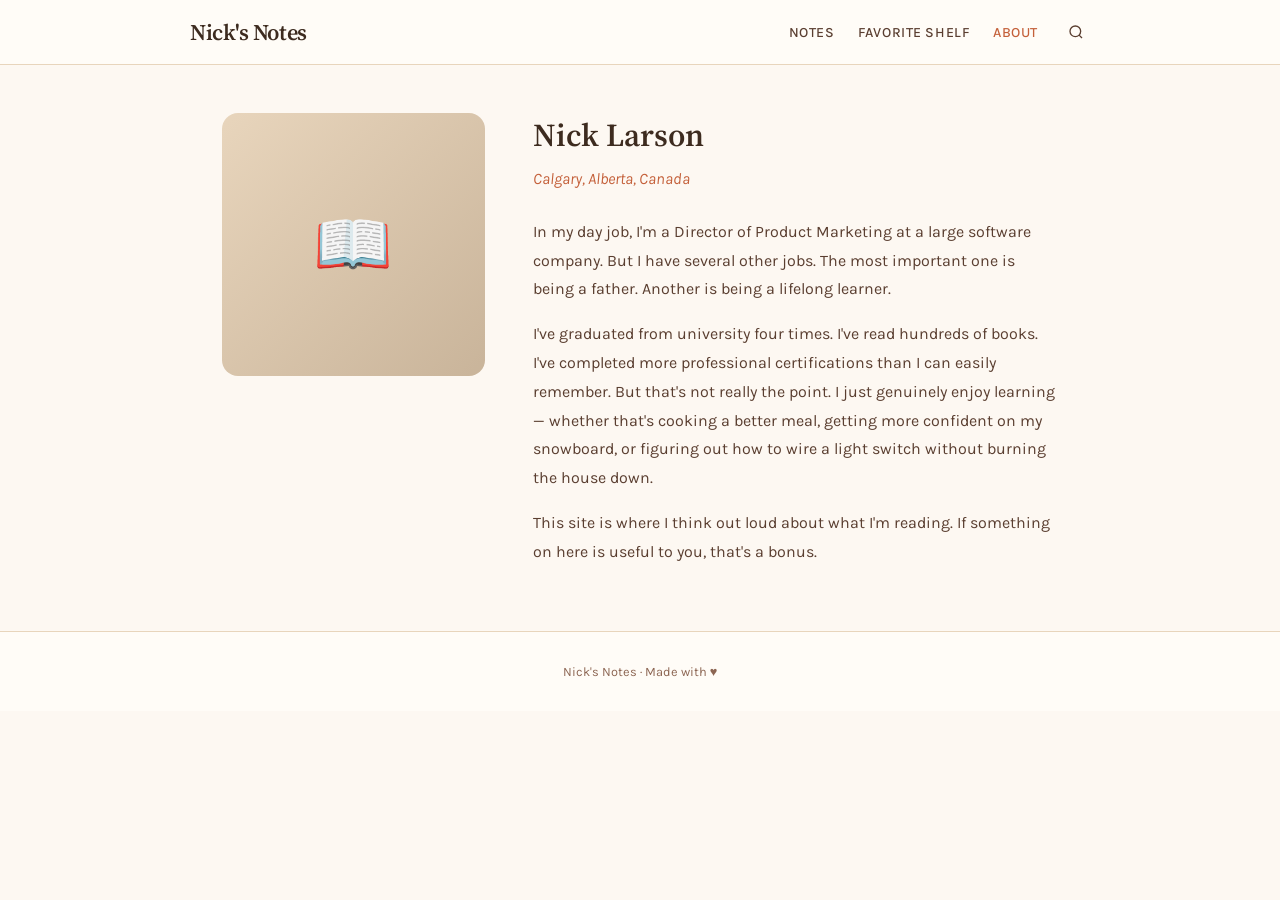
==== about.html @ 6ab37b1b "Add files via upload" ====
<!DOCTYPE html>
<html lang="en">
<head>
  <meta charset="UTF-8">
  <meta name="viewport" content="width=device-width, initial-scale=1.0">
  <title>About — Nick's Notes</title>
  <link rel="preconnect" href="https://fonts.googleapis.com">
  <link href="https://fonts.googleapis.com/css2?family=Source+Serif+4:ital,wght@0,400;0,600;1,400&family=Karla:wght@300;400;500&display=swap" rel="stylesheet">
  <link rel="stylesheet" href="style.css">
</head>
<body>

<script src="shared.js"></script>
<script>document.write(getNavHTML('about'));</script>

<div class="container">
  <div class="about-grid">
    <div class="about-avatar">📖</div>
    <div class="about-content">
      <h1>Nick Larson</h1>
      <p class="tagline">Calgary, Alberta, Canada</p>
      <p>In my day job, I'm a Director of Product Marketing at a large software company. But I have several other jobs. The most important one is being a father. Another is being a lifelong learner.</p>
      <p>I've graduated from university four times. I've read hundreds of books. I've completed more professional certifications than I can easily remember. But that's not really the point. I just genuinely enjoy learning — whether that's cooking a better meal, getting more confident on my snowboard, or figuring out how to wire a light switch without burning the house down.</p>
      <p>This site is where I think out loud about what I'm reading. If something on here is useful to you, that's a bonus.</p>
    </div>
  </div>
</div>

<script>document.write(getFooterHTML());</script>

</body>
</html>
---- style.css ----
/* ── NICK'S NOTES — SHARED STYLES ── */

:root {
  --cream: #fdf8f2;
  --warm-white: #fffcf7;
  --brown: #3d2b1f;
  --brown-light: #6b4c3b;
  --brown-mid: #8c6552;
  --terracotta: #c4603a;
  --terracotta-light: #e8896a;
  --sand: #e8d5bc;
  --sand-light: #f2e8d8;
  --sand-dark: #c9b49a;
  --text: #2c1f17;
  --text-mid: #5a3e30;
  --text-light: #8c6552;
}

* { margin: 0; padding: 0; box-sizing: border-box; }

body {
  font-family: 'Karla', sans-serif;
  background: var(--cream);
  color: var(--text);
  min-height: 100vh;
}

/* ── HEADER ── */
header {
  background: var(--warm-white);
  border-bottom: 1px solid var(--sand);
  padding: 0 2rem;
  position: sticky; top: 0; z-index: 100;
}
.header-inner {
  max-width: 900px; margin: 0 auto;
  display: flex; align-items: center; justify-content: space-between;
  height: 64px;
}
.site-title {
  font-family: 'Source Serif 4', serif;
  font-size: 1.4rem; font-weight: 600;
  color: var(--brown); text-decoration: none;
  letter-spacing: -0.02em;
}
nav { display: flex; align-items: center; gap: 1.5rem; }
nav a {
  font-size: 0.875rem; font-weight: 500; letter-spacing: 0.04em;
  color: var(--text-mid); text-decoration: none; text-transform: uppercase;
  transition: color 0.2s;
}
nav a:hover, nav a.active { color: var(--terracotta); }
.search-toggle {
  background: none; border: none; cursor: pointer;
  color: var(--text-mid); padding: 6px; display: flex; align-items: center;
  transition: color 0.2s;
}
.search-toggle:hover { color: var(--terracotta); }

/* ── SEARCH BAR ── */
.search-bar {
  background: var(--sand-light); border-bottom: 1px solid var(--sand);
  padding: 0.75rem 2rem; display: none;
}
.search-bar.open { display: block; }
.search-bar input {
  width: 100%; max-width: 900px; display: block; margin: 0 auto;
  background: white; border: 1px solid var(--sand);
  border-radius: 8px; padding: 10px 16px;
  font-family: 'Karla', sans-serif; font-size: 1rem; color: var(--text);
  outline: none;
}
.search-bar input:focus { border-color: var(--terracotta); }

/* ── LAYOUT ── */
.container { max-width: 900px; margin: 0 auto; padding: 3rem 2rem; }

/* ── HERO ── */
.hero {
  background: var(--warm-white);
  padding: 3.5rem 2rem 3rem;
  text-align: center;
  border-bottom: 1px solid var(--sand);
  position: relative; overflow: hidden;
}
.hero::before {
  content: '';
  position: absolute; inset: 0;
  background: radial-gradient(ellipse 60% 80% at 50% 100%, #e8d5bc44 0%, transparent 70%);
  pointer-events: none;
}
.hero-tag {
  display: inline-block;
  font-size: 0.75rem; font-weight: 500; letter-spacing: 0.12em;
  text-transform: uppercase; color: var(--terracotta);
  border: 1px solid var(--terracotta); border-radius: 2px; padding: 4px 10px;
  margin-bottom: 1.2rem;
}
.hero h1 {
  font-family: 'Source Serif 4', serif;
  font-size: clamp(2rem, 5vw, 3.2rem);
  font-weight: 600; color: var(--brown);
  line-height: 1.2; letter-spacing: -0.02em;
  margin-bottom: 1rem;
}
.hero p {
  font-size: 1.05rem; color: var(--text-mid);
  max-width: 520px; margin: 0 auto; line-height: 1.7;
}

/* ── POST GRID ── */
.tags-filter {
  display: flex; gap: 0.5rem; flex-wrap: wrap;
  margin-bottom: 2.5rem;
}
.tag-btn {
  background: var(--warm-white); border: 1px solid var(--sand);
  border-radius: 20px; padding: 5px 14px;
  font-family: 'Karla', sans-serif; font-size: 0.8rem;
  font-weight: 500; letter-spacing: 0.04em; text-transform: uppercase;
  color: var(--text-mid); cursor: pointer; transition: all 0.2s;
}
.tag-btn:hover, .tag-btn.active {
  background: var(--terracotta); border-color: var(--terracotta);
  color: white;
}
.posts-grid {
  display: grid; grid-template-columns: repeat(auto-fill, minmax(260px, 1fr));
  gap: 1.5rem;
}
.post-card {
  background: var(--warm-white); border: 1px solid var(--sand);
  border-radius: 12px; overflow: hidden;
  transition: transform 0.2s, box-shadow 0.2s;
  text-decoration: none; display: block; color: inherit;
}
.post-card:hover {
  transform: translateY(-3px);
  box-shadow: 0 8px 30px rgba(61,43,31,0.1);
}
.post-card-img {
  width: 100%; height: 180px;
  background: linear-gradient(135deg, var(--sand) 0%, var(--sand-dark) 100%);
  display: flex; align-items: center; justify-content: center;
  overflow: hidden;
}
.post-card-img img {
  width: 100%; height: 100%; object-fit: cover;
}
.post-card-img.no-cover {
  font-size: 2.5rem;
}
.post-card-body { padding: 1.2rem; }
.post-card-tag {
  font-size: 0.7rem; font-weight: 500; letter-spacing: 0.1em;
  text-transform: uppercase; color: var(--terracotta);
  margin-bottom: 0.5rem;
}
.post-card h2 {
  font-family: 'Source Serif 4', serif; font-size: 1.05rem;
  font-weight: 600; color: var(--brown);
  line-height: 1.4; margin-bottom: 0.5rem;
}
.post-card p {
  font-size: 0.875rem; color: var(--text-light);
  line-height: 1.6; margin-bottom: 1rem;
}
.post-card-meta {
  font-size: 0.75rem; color: var(--text-light);
}
.no-results {
  text-align: center; padding: 3rem 1rem;
  color: var(--text-light); font-style: italic;
  font-family: 'Source Serif 4', serif;
}

/* ── SINGLE POST ── */
.post-header { margin-bottom: 2.5rem; }
.post-header .back {
  display: inline-flex; align-items: center; gap: 0.4rem;
  font-size: 0.85rem; color: var(--text-mid);
  text-decoration: none; margin-bottom: 1.5rem;
  transition: color 0.2s;
}
.post-header .back:hover { color: var(--terracotta); }
.post-tag-pill {
  display: inline-block;
  font-size: 0.7rem; font-weight: 500; letter-spacing: 0.1em;
  text-transform: uppercase; color: var(--terracotta);
  background: #c4603a15; border-radius: 20px; padding: 4px 12px;
  margin-bottom: 1rem;
}
.post-header h1 {
  font-family: 'Source Serif 4', serif;
  font-size: clamp(1.6rem, 4vw, 2.5rem);
  font-weight: 600; color: var(--brown);
  line-height: 1.25; letter-spacing: -0.02em; margin-bottom: 1rem;
}
.post-meta {
  font-size: 0.85rem; color: var(--text-light);
  display: flex; align-items: center; gap: 0.6rem;
}
.post-divider {
  border: none; border-top: 1px solid var(--sand);
  margin: 2rem 0;
}

/* ── POST LAYOUT WITH COVER ── */
.post-layout {
  display: grid;
  grid-template-columns: 160px 1fr;
  gap: 2.5rem;
  align-items: start;
  max-width: 760px;
}
@media(max-width: 600px) {
  .post-layout { grid-template-columns: 1fr; }
  .post-cover { max-width: 140px; }
}
.post-cover {
  width: 100%;
  border-radius: 4px;
  box-shadow: 0 4px 20px rgba(61,43,31,0.18);
  display: block;
}
.post-cover-placeholder {
  width: 100%; aspect-ratio: 2/3;
  background: linear-gradient(135deg, var(--sand) 0%, var(--sand-dark) 100%);
  border-radius: 4px;
  display: flex; align-items: center; justify-content: center;
  font-size: 3rem;
  box-shadow: 0 4px 20px rgba(61,43,31,0.18);
}
.post-body {
  font-family: 'Source Serif 4', serif;
  font-size: 1.075rem; line-height: 1.85;
  color: var(--text); max-width: 660px;
}
.post-body p { margin-bottom: 1.5rem; }
.post-body h2 {
  font-size: 1.4rem; font-weight: 600; color: var(--brown);
  margin: 2.5rem 0 1rem; letter-spacing: -0.01em;
}
.post-body h3 {
  font-size: 1.15rem; font-weight: 600; color: var(--brown-light);
  margin: 2rem 0 0.75rem;
}
.pull-quote {
  border-left: 3px solid var(--terracotta);
  margin: 2rem 0; padding: 1rem 1.5rem;
  background: var(--sand-light); border-radius: 0 8px 8px 0;
  font-style: italic; font-size: 1.15rem;
  color: var(--brown-light); line-height: 1.6;
}

/* ── ABOUT ── */
.about-grid {
  display: grid; grid-template-columns: 1fr 2fr; gap: 3rem;
  align-items: start;
}
@media(max-width:640px){ .about-grid { grid-template-columns: 1fr; } }
.about-avatar {
  width: 100%; aspect-ratio: 1;
  background: linear-gradient(135deg, var(--sand) 0%, var(--sand-dark) 100%);
  border-radius: 16px;
  display: flex; align-items: center; justify-content: center;
  font-size: 4rem;
}
.about-content h1 {
  font-family: 'Source Serif 4', serif; font-size: 2rem;
  font-weight: 600; color: var(--brown); margin-bottom: 0.5rem;
}
.about-content .tagline {
  font-size: 1rem; color: var(--terracotta);
  font-style: italic; margin-bottom: 1.5rem;
}
.about-content p {
  font-size: 1rem; line-height: 1.8;
  color: var(--text-mid); margin-bottom: 1rem;
}

/* ── FAVORITE SHELF ── */
.fav-category { margin-bottom: 2.5rem; }
.fav-category-label {
  font-size: 0.75rem; font-weight: 500; letter-spacing: 0.12em;
  text-transform: uppercase; color: var(--terracotta);
  margin-bottom: 1rem; padding-bottom: 0.5rem;
  border-bottom: 1px solid var(--sand);
}
.fav-books { display: flex; flex-direction: column; gap: 1rem; }
.fav-book {
  display: flex; gap: 1rem; align-items: flex-start;
  background: var(--warm-white); border: 1px solid var(--sand);
  border-radius: 10px; padding: 1rem 1.25rem;
  transition: box-shadow 0.2s; text-decoration: none; color: inherit;
}
.fav-book:hover { box-shadow: 0 4px 16px rgba(61,43,31,0.08); }
.fav-book.has-post { cursor: pointer; }
.fav-emoji { font-size: 1.6rem; flex-shrink: 0; margin-top: 2px; }
.fav-cover {
  width: 48px; flex-shrink: 0;
  border-radius: 2px;
  box-shadow: 0 2px 8px rgba(61,43,31,0.15);
}
.fav-title {
  font-family: 'Source Serif 4', serif; font-size: 1rem;
  font-weight: 600; color: var(--brown); margin-bottom: 0.2rem;
}
.fav-linked { color: var(--terracotta) !important; text-decoration: underline; text-decoration-color: var(--sand-dark); text-underline-offset: 3px; }
.fav-book:hover .fav-linked { text-decoration-color: var(--terracotta); }
.fav-author {
  font-size: 0.8rem; color: var(--terracotta);
  font-weight: 500; letter-spacing: 0.03em; margin-bottom: 0.4rem;
}
.fav-note { font-size: 0.875rem; color: var(--text-mid); line-height: 1.6; }

/* ── NEWSLETTER ── */
.newsletter-block {
  background: var(--brown); border-radius: 16px;
  padding: 2.5rem; text-align: center; margin-top: 3rem;
  position: relative; overflow: hidden;
}
.newsletter-block::before {
  content: '';
  position: absolute; inset: 0;
  background: radial-gradient(circle at 80% 20%, #c4603a33, transparent 60%);
  pointer-events: none;
}
.newsletter-block h3 {
  font-family: 'Source Serif 4', serif; font-size: 1.5rem;
  color: var(--cream); margin-bottom: 0.5rem;
}
.newsletter-block p {
  font-size: 0.925rem; color: var(--sand); margin-bottom: 1.5rem;
}
.newsletter-form {
  display: flex; gap: 0.75rem; max-width: 400px; margin: 0 auto;
  flex-wrap: wrap; justify-content: center;
}
.newsletter-form input {
  flex: 1; min-width: 200px;
  background: rgba(255,255,255,0.1); border: 1px solid rgba(255,255,255,0.2);
  border-radius: 8px; padding: 10px 16px;
  font-family: 'Karla', sans-serif; font-size: 0.95rem;
  color: white; outline: none;
}
.newsletter-form input::placeholder { color: var(--sand-dark); }
.newsletter-form input:focus { border-color: var(--terracotta-light); }
.newsletter-form button {
  background: var(--terracotta); color: white;
  border: none; border-radius: 8px; padding: 10px 20px;
  font-family: 'Karla', sans-serif; font-size: 0.9rem;
  font-weight: 500; cursor: pointer; transition: background 0.2s;
  white-space: nowrap;
}
.newsletter-form button:hover { background: var(--terracotta-light); }

/* ── TOAST ── */
.toast {
  position: fixed; bottom: 2rem; right: 2rem;
  background: var(--brown); color: var(--cream);
  border-radius: 10px; padding: 12px 20px;
  font-size: 0.875rem; z-index: 9999;
  transform: translateY(20px); opacity: 0;
  transition: all 0.3s; pointer-events: none;
}
.toast.show { transform: translateY(0); opacity: 1; }

/* ── FOOTER ── */
footer {
  border-top: 1px solid var(--sand);
  background: var(--warm-white);
  padding: 2rem; text-align: center;
  font-size: 0.8rem; color: var(--text-light);
}
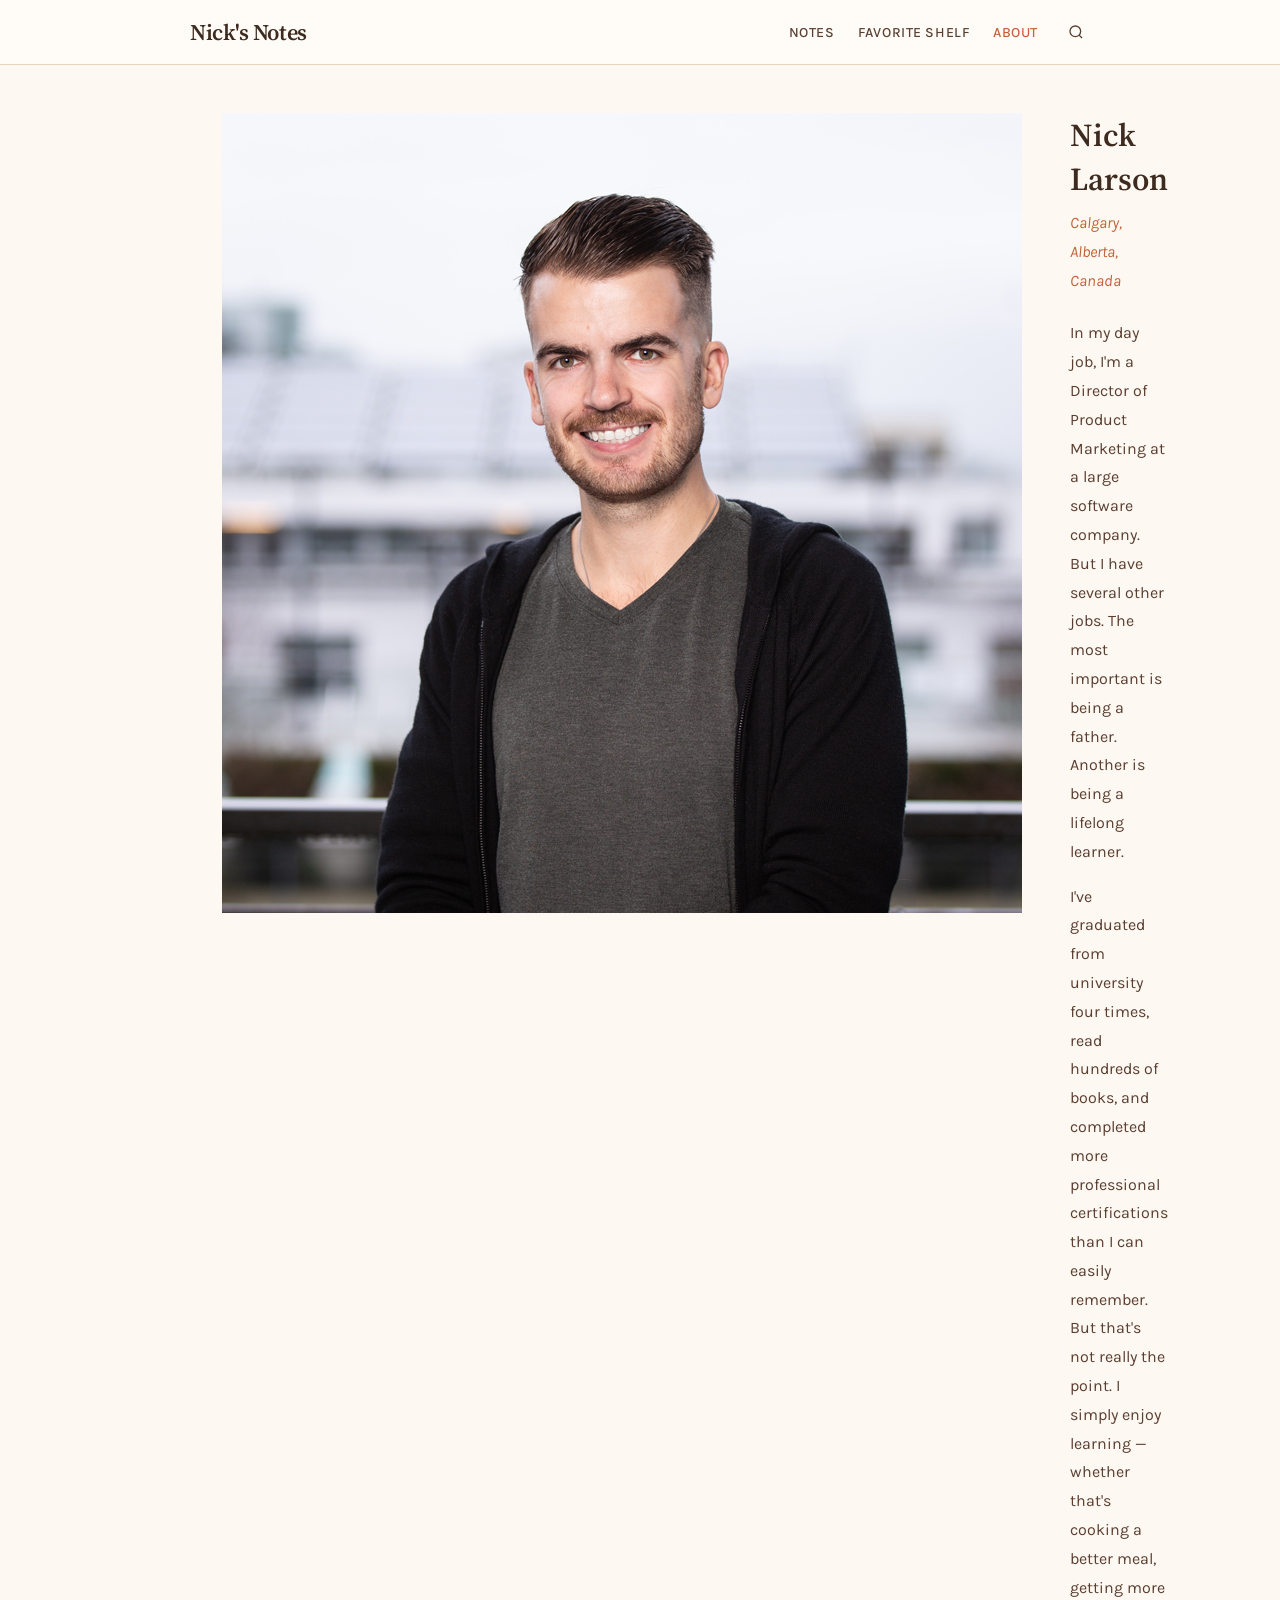
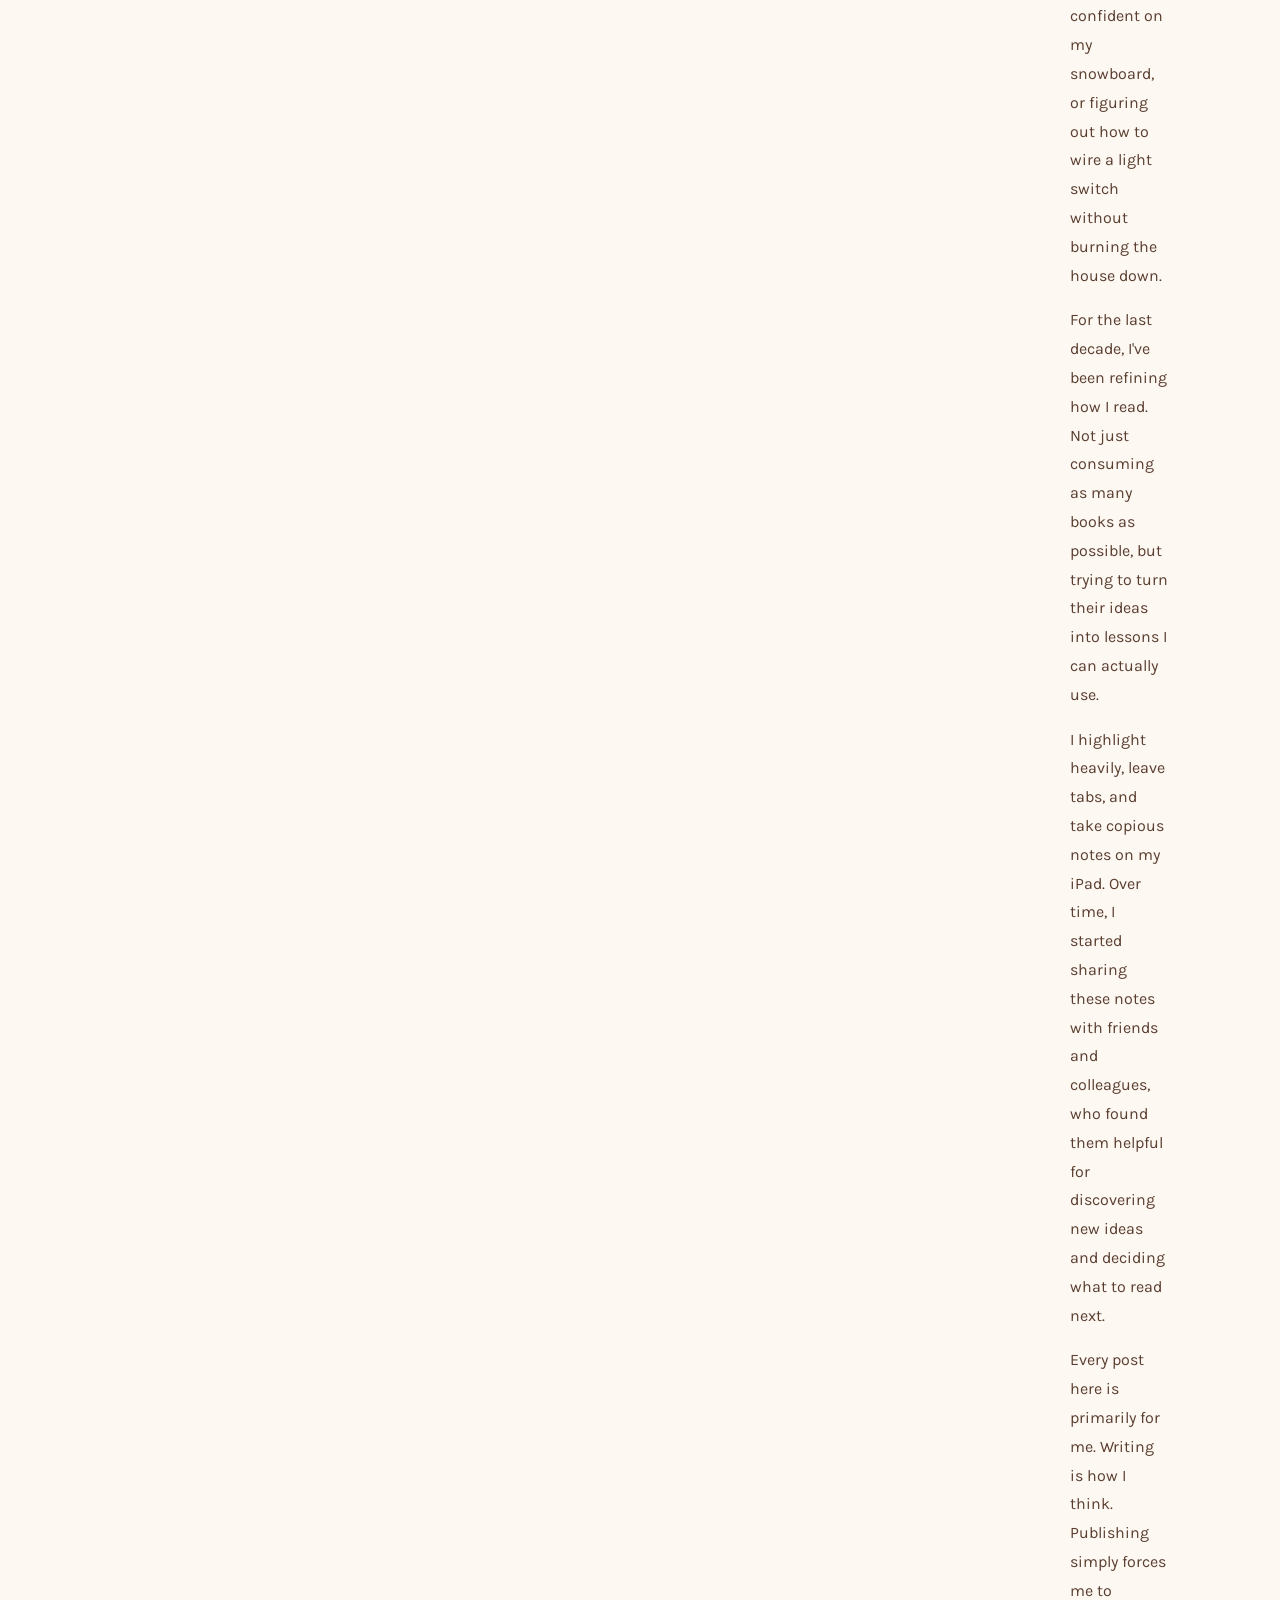
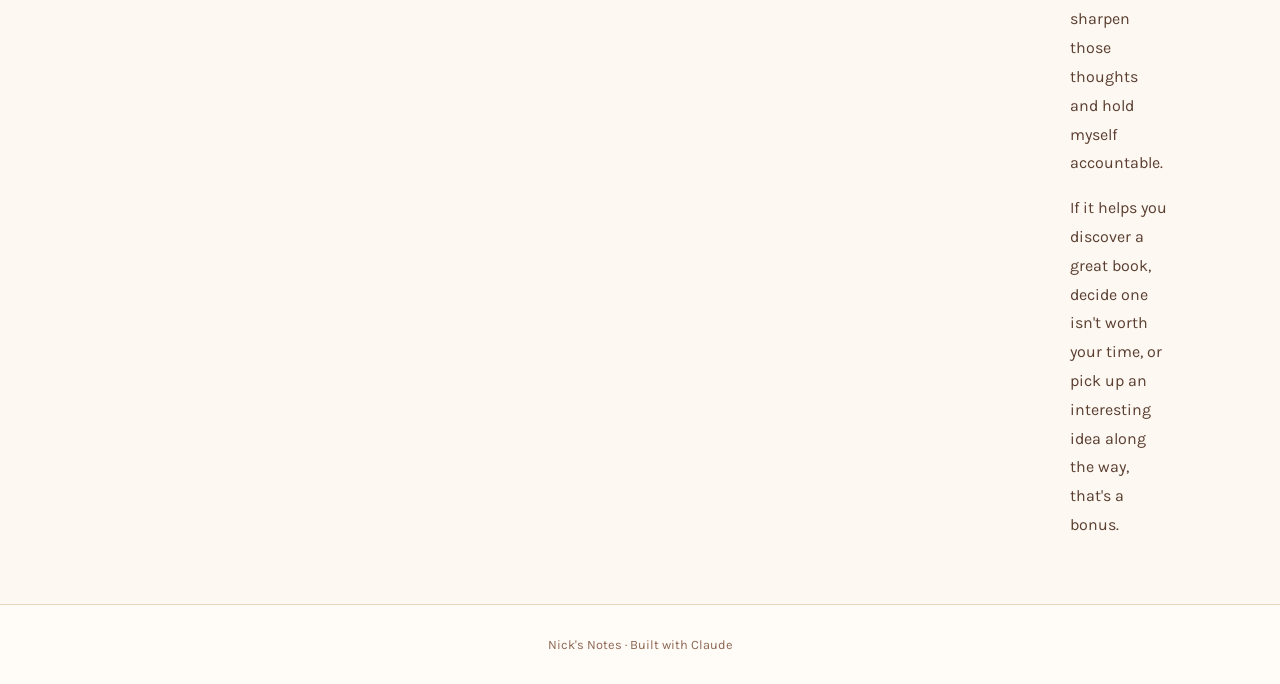
==== commit c4d96fc6: "Revise about section for improved clarity Updated the content in the about section to enhance clarit" ====
--- a/about.html
+++ b/about.html
@@ -15,14 +15,35 @@
 
 <div class="container">
   <div class="about-grid">
-    <div class="about-avatar">📖</div>
+
+    <div class="about-photo-wrap">
+      <!-- Once you've uploaded your photo to GitHub, replace "your-photo.jpg"
+           with whatever you named the file. Example: nick.jpg -->
+      <img
+        src="images/nick.jpg"
+        alt="Nick Larson"
+        class="about-photo"
+        onerror="this.outerHTML='<div class=\'about-avatar\'>📖</div>'"
+      >
+    </div>
+
     <div class="about-content">
       <h1>Nick Larson</h1>
       <p class="tagline">Calgary, Alberta, Canada</p>
-      <p>In my day job, I'm a Director of Product Marketing at a large software company. But I have several other jobs. The most important one is being a father. Another is being a lifelong learner.</p>
-      <p>I've graduated from university four times. I've read hundreds of books. I've completed more professional certifications than I can easily remember. But that's not really the point. I just genuinely enjoy learning — whether that's cooking a better meal, getting more confident on my snowboard, or figuring out how to wire a light switch without burning the house down.</p>
-      <p>This site is where I think out loud about what I'm reading. If something on here is useful to you, that's a bonus.</p>
+
+      <p>In my day job, I'm a Director of Product Marketing at a large software company. But I have several other jobs. The most important is being a father. Another is being a lifelong learner.</p>
+
+      <p>I've graduated from university four times, read hundreds of books, and completed more professional certifications than I can easily remember. But that's not really the point. I simply enjoy learning — whether that's cooking a better meal, getting more confident on my snowboard, or figuring out how to wire a light switch without burning the house down.</p>
+
+      <p>For the last decade, I've been refining how I read. Not just consuming as many books as possible, but trying to turn their ideas into lessons I can actually use.</p>
+
+      <p>I highlight heavily, leave tabs, and take copious notes on my iPad. Over time, I started sharing these notes with friends and colleagues, who found them helpful for discovering new ideas and deciding what to read next.</p>
+
+      <p>Every post here is primarily for me. Writing is how I think. Publishing simply forces me to sharpen those thoughts and hold myself accountable.</p>
+
+      <p>If it helps you discover a great book, decide one isn't worth your time, or pick up an interesting idea along the way, that's a bonus.</p>
     </div>
+
   </div>
 </div>
 
--- a/style.css
+++ b/style.css
@@ -57,6 +57,53 @@
 }
 .search-toggle:hover { color: var(--terracotta); }
 
+/* ── HAMBURGER ── */
+.hamburger {
+  display: none;
+  flex-direction: column; justify-content: center; gap: 5px;
+  background: none; border: none; cursor: pointer;
+  padding: 6px; width: 36px; height: 36px;
+}
+.hamburger span {
+  display: block; height: 2px; width: 22px;
+  background: var(--brown-light); border-radius: 2px;
+  transition: all 0.25s ease;
+  transform-origin: center;
+}
+.hamburger.open span:nth-child(1) { transform: translateY(7px) rotate(45deg); }
+.hamburger.open span:nth-child(2) { opacity: 0; transform: scaleX(0); }
+.hamburger.open span:nth-child(3) { transform: translateY(-7px) rotate(-45deg); }
+
+/* ── MOBILE NAV DRAWER ── */
+.mobile-nav {
+  display: none;
+  position: absolute; top: 64px; left: 0; right: 0;
+  background: var(--warm-white);
+  border-bottom: 1px solid var(--sand);
+  padding: 1rem 2rem 1.5rem;
+  flex-direction: column; gap: 0;
+  z-index: 99;
+  box-shadow: 0 4px 20px rgba(61,43,31,0.08);
+}
+.mobile-nav.open { display: flex; }
+.mobile-nav a {
+  font-size: 1rem; font-weight: 500; letter-spacing: 0.04em;
+  color: var(--text-mid); text-decoration: none; text-transform: uppercase;
+  padding: 0.85rem 0;
+  border-bottom: 1px solid var(--sand-light);
+  transition: color 0.2s;
+}
+.mobile-nav a:last-of-type { border-bottom: none; }
+.mobile-nav a:hover, .mobile-nav a.active { color: var(--terracotta); }
+.mobile-search-btn {
+  margin-top: 0.75rem;
+  display: flex; align-items: center; gap: 0.5rem;
+  font-size: 0.875rem; font-weight: 500; letter-spacing: 0.04em;
+  text-transform: uppercase; color: var(--text-mid);
+  padding: 0.5rem 0;
+}
+.mobile-search-btn:hover { color: var(--terracotta); }
+
 /* ── SEARCH BAR ── */
 .search-bar {
   background: var(--sand-light); border-bottom: 1px solid var(--sand);
@@ -75,6 +122,10 @@
 /* ── LAYOUT ── */
 .container { max-width: 900px; margin: 0 auto; padding: 3rem 2rem; }
 
+@media(max-width: 480px) {
+  .container { padding: 2rem 1.25rem; }
+}
+
 /* ── HERO ── */
 .hero {
   background: var(--warm-white);
@@ -128,6 +179,9 @@
   display: grid; grid-template-columns: repeat(auto-fill, minmax(260px, 1fr));
   gap: 1.5rem;
 }
+@media(max-width: 480px) {
+  .posts-grid { grid-template-columns: 1fr; }
+}
 .post-card {
   background: var(--warm-white); border: 1px solid var(--sand);
   border-radius: 12px; overflow: hidden;
@@ -147,9 +201,7 @@
 .post-card-img img {
   width: 100%; height: 100%; object-fit: cover;
 }
-.post-card-img.no-cover {
-  font-size: 2.5rem;
-}
+.post-card-img.no-cover { font-size: 2.5rem; }
 .post-card-body { padding: 1.2rem; }
 .post-card-tag {
   font-size: 0.7rem; font-weight: 500; letter-spacing: 0.1em;
@@ -165,9 +217,7 @@
   font-size: 0.875rem; color: var(--text-light);
   line-height: 1.6; margin-bottom: 1rem;
 }
-.post-card-meta {
-  font-size: 0.75rem; color: var(--text-light);
-}
+.post-card-meta { font-size: 0.75rem; color: var(--text-light); }
 .no-results {
   text-align: center; padding: 3rem 1rem;
   color: var(--text-light); font-style: italic;
@@ -214,8 +264,12 @@
   max-width: 760px;
 }
 @media(max-width: 600px) {
-  .post-layout { grid-template-columns: 1fr; }
-  .post-cover { max-width: 140px; }
+  .post-layout {
+    grid-template-columns: 1fr;
+  }
+  .post-cover {
+    max-width: 120px;
+  }
 }
 .post-cover {
   width: 100%;
@@ -258,7 +312,10 @@
   display: grid; grid-template-columns: 1fr 2fr; gap: 3rem;
   align-items: start;
 }
-@media(max-width:640px){ .about-grid { grid-template-columns: 1fr; } }
+@media(max-width:640px) {
+  .about-grid { grid-template-columns: 1fr; }
+  .about-avatar { max-width: 120px; }
+}
 .about-avatar {
   width: 100%; aspect-ratio: 1;
   background: linear-gradient(135deg, var(--sand) 0%, var(--sand-dark) 100%);
@@ -373,3 +430,12 @@
   padding: 2rem; text-align: center;
   font-size: 0.8rem; color: var(--text-light);
 }
+
+/* ── MOBILE BREAKPOINT ── */
+@media(max-width: 640px) {
+  header { padding: 0 1.25rem; }
+  #main-nav { display: none; }
+  .hamburger { display: flex; }
+  .hero { padding: 2.5rem 1.25rem 2rem; }
+  .newsletter-block { padding: 1.75rem 1.25rem; border-radius: 12px; }
+}
